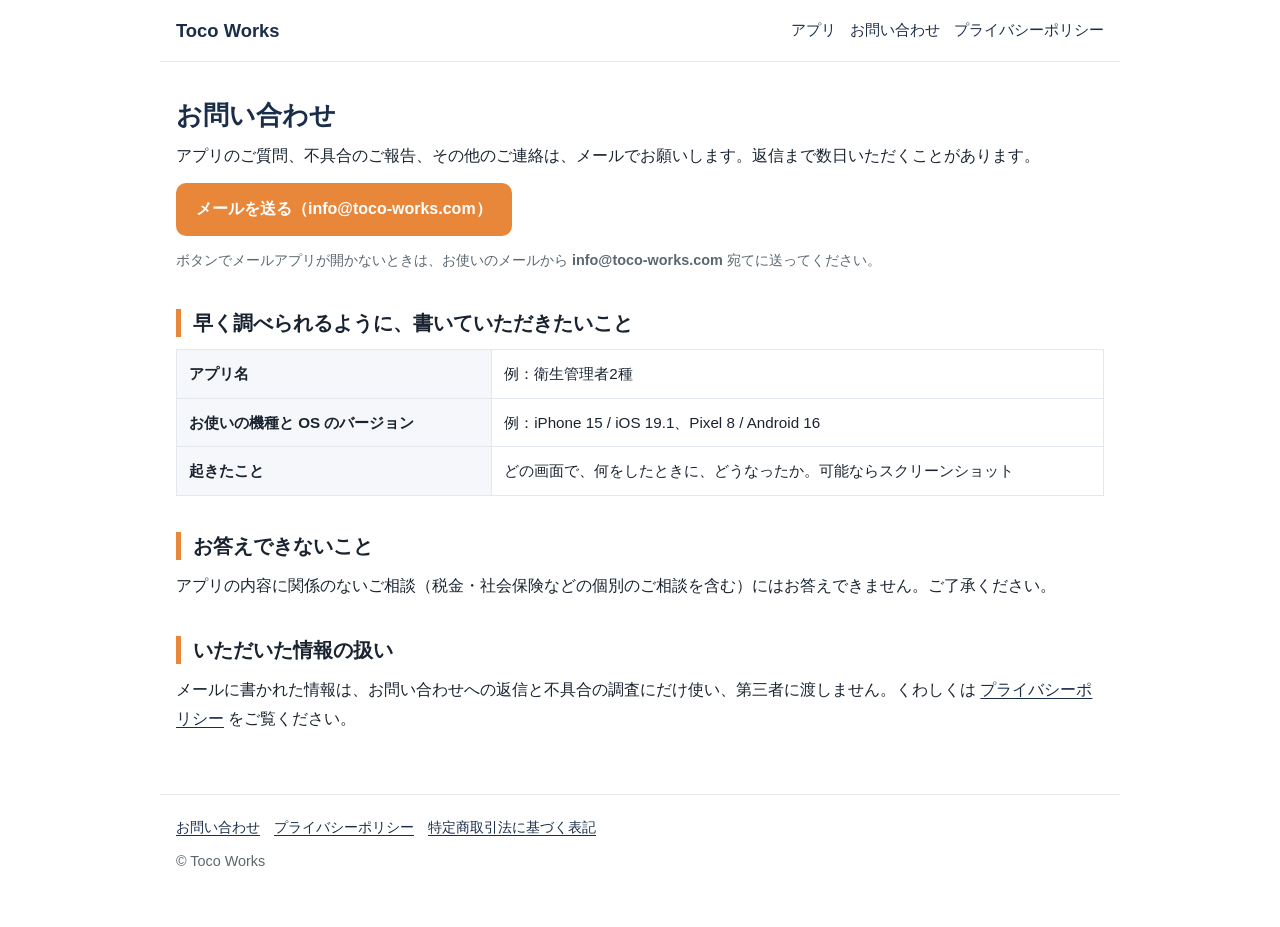
==== contact/index.html @ ebba51d4 "Add files via upload" ====
<!doctype html>
<html lang="ja">
<head>
<meta charset="utf-8">
<meta name="viewport" content="width=device-width, initial-scale=1">
<title>お問い合わせ | Toco Works</title>
<meta name="description" content="Toco Works のアプリについてのご質問・不具合のご報告はこちらから。">
<link rel="stylesheet" href="/assets/site.css">
</head>
<body>
<header class="top">
  <a class="brand" href="/">Toco Works</a>
  <nav><a href="/#apps">アプリ</a><a href="/contact/">お問い合わせ</a><a href="/privacy/">プライバシーポリシー</a></nav>
</header>

<main>
  <h1>お問い合わせ</h1>
  <p>アプリのご質問、不具合のご報告、その他のご連絡は、メールでお願いします。返信まで数日いただくことがあります。</p>

  <p><a class="btn" href="mailto:info@toco-works.com?subject=%E3%81%8A%E5%95%8F%E3%81%84%E5%90%88%E3%82%8F%E3%81%9B">メールを送る（info@toco-works.com）</a></p>
  <p class="note">ボタンでメールアプリが開かないときは、お使いのメールから <strong>info@toco-works.com</strong> 宛てに送ってください。</p>

  <h2>早く調べられるように、書いていただきたいこと</h2>
  <table>
    <tr><th>アプリ名</th><td>例：衛生管理者2種</td></tr>
    <tr><th>お使いの機種と OS のバージョン</th><td>例：iPhone 15 / iOS 19.1、Pixel 8 / Android 16</td></tr>
    <tr><th>起きたこと</th><td>どの画面で、何をしたときに、どうなったか。可能ならスクリーンショット</td></tr>
  </table>

  <h2>お答えできないこと</h2>
  <p>アプリの内容に関係のないご相談（税金・社会保険などの個別のご相談を含む）にはお答えできません。ご了承ください。</p>

  <h2>いただいた情報の扱い</h2>
  <p>メールに書かれた情報は、お問い合わせへの返信と不具合の調査にだけ使い、第三者に渡しません。くわしくは <a href="/privacy/">プライバシーポリシー</a> をご覧ください。</p>
</main>

<footer>
  <nav><a href="/contact/">お問い合わせ</a><a href="/privacy/">プライバシーポリシー</a><a href="/tokushoho/">特定商取引法に基づく表記</a></nav>
  <p>© Toco Works</p>
</footer>
</body>
</html>
---- assets/site.css ----
:root{--ink:#1a2430;--muted:#5b6770;--line:#e3e8ee;--bg:#ffffff;--accent:#e8873a;--accent-ink:#1a2e4a;--card:#f5f7fa;}
*{box-sizing:border-box}
html{font-size:16px;-webkit-text-size-adjust:100%}
body{margin:0;background:var(--bg);color:var(--ink);font-family:"BIZ UDPGothic","Hiragino Sans","Yu Gothic","Meiryo",sans-serif;line-height:1.8}
a{color:var(--accent-ink);text-decoration:underline;text-underline-offset:3px}
a:hover{color:var(--accent)}
header.top{display:flex;align-items:center;justify-content:space-between;gap:16px;padding:14px 16px;border-bottom:1px solid var(--line);max-width:960px;margin:0 auto}
header.top .brand{font-weight:700;font-size:1.15rem;text-decoration:none;color:var(--accent-ink);white-space:nowrap}
header.top nav{display:flex;gap:14px;flex-wrap:wrap;font-size:.92rem}
header.top nav a{text-decoration:none}
main{max-width:960px;margin:0 auto;padding:8px 16px 48px}
.hero{padding:40px 0 24px}
.hero h1{font-size:1.75rem;line-height:1.45;margin:0 0 12px;color:var(--accent-ink)}
.hero p{margin:0;color:var(--muted)}
h1{font-size:1.6rem;line-height:1.4;margin:28px 0 8px;color:var(--accent-ink)}
h2{font-size:1.25rem;margin:36px 0 12px;padding-left:12px;border-left:5px solid var(--accent);line-height:1.4}
h3{font-size:1.05rem;margin:0 0 6px}
p{margin:0 0 12px}
.cards{display:grid;gap:14px;grid-template-columns:1fr}
@media(min-width:680px){.cards{grid-template-columns:repeat(3,1fr)}}
.card{background:var(--card);border-radius:14px;padding:18px 18px 14px;border:1px solid var(--line)}
.card .meta{color:var(--muted);font-size:.88rem;margin:0}
table{border-collapse:collapse;width:100%;margin:8px 0 16px;font-size:.95rem}
th,td{border:1px solid var(--line);padding:10px 12px;text-align:left;vertical-align:top}
th{background:var(--card);width:34%}
.note{color:var(--muted);font-size:.9rem}
.btn{display:inline-block;background:var(--accent);color:#fff;text-decoration:none;font-weight:700;padding:12px 20px;border-radius:10px}
.btn:hover{color:#fff;opacity:.9}
footer{border-top:1px solid var(--line);max-width:960px;margin:0 auto;padding:20px 16px 40px;color:var(--muted);font-size:.9rem}
footer nav{display:flex;gap:14px;flex-wrap:wrap;margin-bottom:8px}
.updated{color:var(--muted);font-size:.88rem}
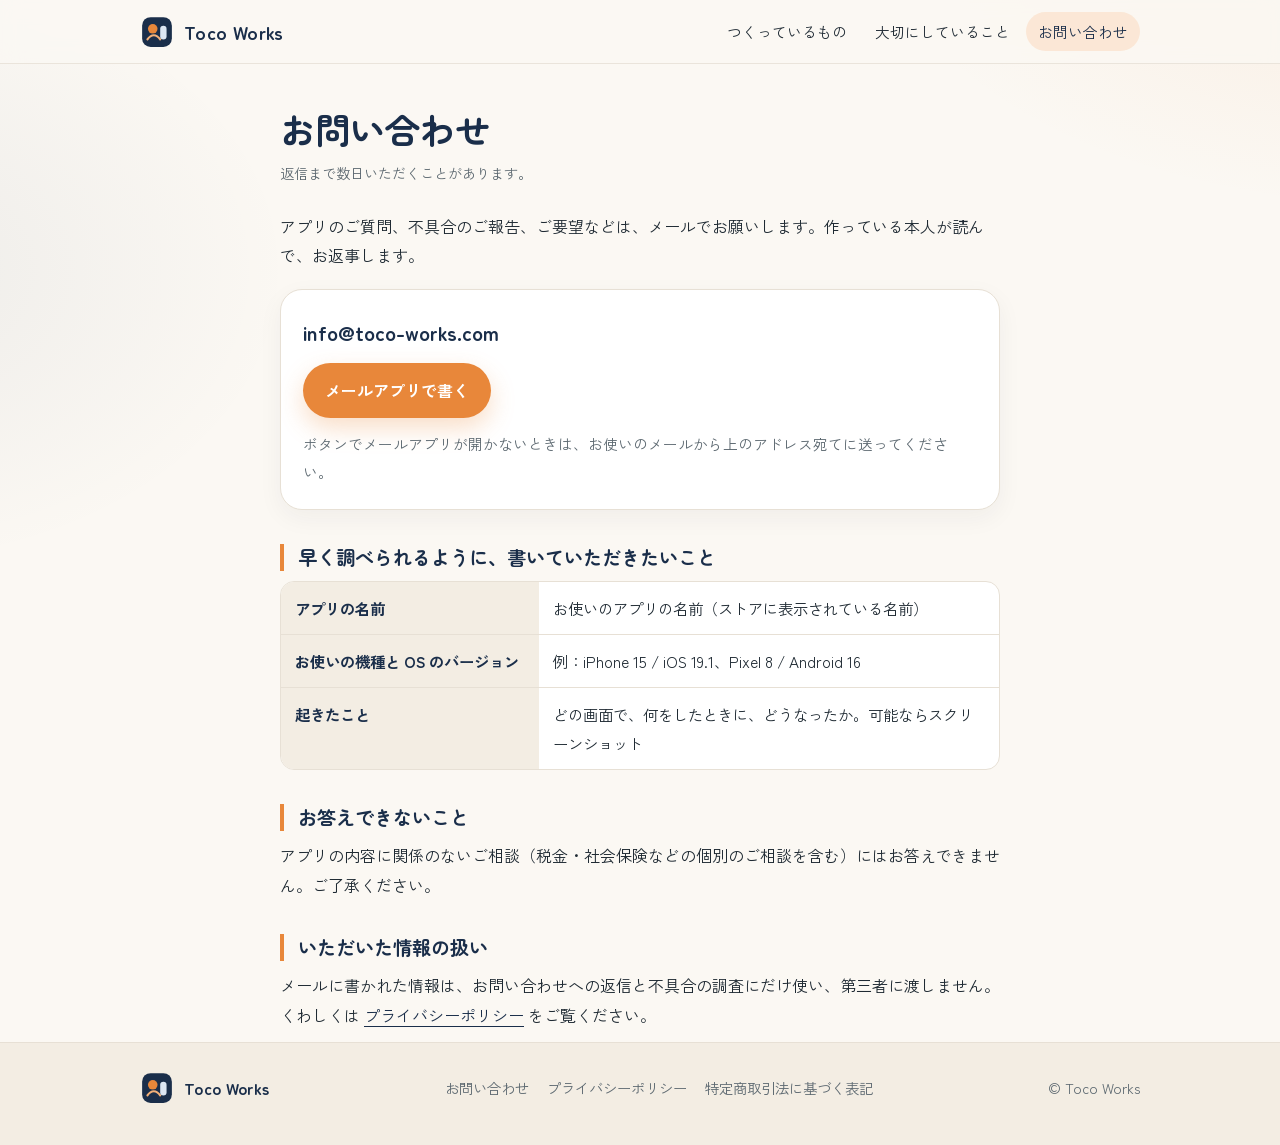
==== commit ac71690c: "Add files via upload" ====
--- a/contact/index.html
+++ b/contact/index.html
@@ -4,25 +4,33 @@
 <meta charset="utf-8">
 <meta name="viewport" content="width=device-width, initial-scale=1">
 <title>お問い合わせ | Toco Works</title>
-<meta name="description" content="Toco Works のアプリについてのご質問・不具合のご報告はこちらから。">
+<meta name="description" content="Toco Works のアプリについてのご質問・不具合のご報告・ご要望はこちらから。">
+<link rel="preconnect" href="https://fonts.googleapis.com">
+<link rel="preconnect" href="https://fonts.gstatic.com" crossorigin>
+<link rel="stylesheet" href="https://fonts.googleapis.com/css2?family=Zen+Kaku+Gothic+New:wght@400;500;700&family=Zen+Maru+Gothic:wght@500;700&display=swap">
 <link rel="stylesheet" href="/assets/site.css">
+<link rel="icon" href="/assets/mark.svg" type="image/svg+xml">
 </head>
 <body>
-<header class="top">
-  <a class="brand" href="/">Toco Works</a>
-  <nav><a href="/#apps">アプリ</a><a href="/contact/">お問い合わせ</a><a href="/privacy/">プライバシーポリシー</a></nav>
-</header>
+<header class="top"><div class="in">
+  <a class="brand" href="/"><img class="mark" src="/assets/mark.svg" alt="" width="34" height="34">Toco Works</a>
+  <nav><a href="/#works">つくっているもの</a><a href="/#about">大切にしていること</a><a class="keep" href="/contact/" aria-current="page">お問い合わせ</a></nav>
+</div></header>
 
-<main>
+<main class="page">
   <h1>お問い合わせ</h1>
-  <p>アプリのご質問、不具合のご報告、その他のご連絡は、メールでお願いします。返信まで数日いただくことがあります。</p>
+  <p class="updated">返信まで数日いただくことがあります。</p>
+  <p>アプリのご質問、不具合のご報告、ご要望などは、メールでお願いします。作っている本人が読んで、お返事します。</p>
 
-  <p><a class="btn" href="mailto:info@toco-works.com?subject=%E3%81%8A%E5%95%8F%E3%81%84%E5%90%88%E3%82%8F%E3%81%9B">メールを送る（info@toco-works.com）</a></p>
-  <p class="note">ボタンでメールアプリが開かないときは、お使いのメールから <strong>info@toco-works.com</strong> 宛てに送ってください。</p>
+  <div class="mailbox">
+    <span class="addr">info@toco-works.com</span>
+    <a class="btn orange" href="mailto:info@toco-works.com?subject=%E3%81%8A%E5%95%8F%E3%81%84%E5%90%88%E3%82%8F%E3%81%9B">メールアプリで書く</a>
+    <span class="note">ボタンでメールアプリが開かないときは、お使いのメールから上のアドレス宛てに送ってください。</span>
+  </div>
 
   <h2>早く調べられるように、書いていただきたいこと</h2>
   <table>
-    <tr><th>アプリ名</th><td>例：衛生管理者2種</td></tr>
+    <tr><th>アプリの名前</th><td>お使いのアプリの名前（ストアに表示されている名前）</td></tr>
     <tr><th>お使いの機種と OS のバージョン</th><td>例：iPhone 15 / iOS 19.1、Pixel 8 / Android 16</td></tr>
     <tr><th>起きたこと</th><td>どの画面で、何をしたときに、どうなったか。可能ならスクリーンショット</td></tr>
   </table>
@@ -34,9 +42,10 @@
   <p>メールに書かれた情報は、お問い合わせへの返信と不具合の調査にだけ使い、第三者に渡しません。くわしくは <a href="/privacy/">プライバシーポリシー</a> をご覧ください。</p>
 </main>
 
-<footer>
+<footer><div class="in">
+  <a class="brand" href="/"><img class="mark" src="/assets/mark.svg" alt="" width="28" height="28">Toco Works</a>
   <nav><a href="/contact/">お問い合わせ</a><a href="/privacy/">プライバシーポリシー</a><a href="/tokushoho/">特定商取引法に基づく表記</a></nav>
-  <p>© Toco Works</p>
-</footer>
+  <span>© Toco Works</span>
+</div></footer>
 </body>
 </html>
--- a/assets/site.css
+++ b/assets/site.css
@@ -1,31 +1,116 @@
-:root{--ink:#1a2430;--muted:#5b6770;--line:#e3e8ee;--bg:#ffffff;--accent:#e8873a;--accent-ink:#1a2e4a;--card:#f5f7fa;}
+/* Toco Works — サイト共通の見た目（2026-09-30 デザイン刷新） */
+:root{
+  --bg:#FBF8F3; --bg-2:#F3EDE3; --panel:#FFFFFF; --ink:#1F2A33; --ink-2:#5C6870; --line:#E7E0D5;
+  --navy:#1A2E4A; --navy-2:#24405F; --orange:#E8873A; --orange-2:#F4B179; --peach:#FBE7D6; --sage:#DCE8E2; --sky:#DCE6F2;
+  --radius:22px; --shadow:0 18px 40px rgba(31,42,51,.10);
+  --sans:"Zen Kaku Gothic New","Hiragino Sans","Yu Gothic","Noto Sans JP",system-ui,sans-serif;
+  --display:"Zen Maru Gothic","Zen Kaku Gothic New","Hiragino Maru Gothic ProN","Yu Gothic",sans-serif;
+}
 *{box-sizing:border-box}
-html{font-size:16px;-webkit-text-size-adjust:100%}
-body{margin:0;background:var(--bg);color:var(--ink);font-family:"BIZ UDPGothic","Hiragino Sans","Yu Gothic","Meiryo",sans-serif;line-height:1.8}
-a{color:var(--accent-ink);text-decoration:underline;text-underline-offset:3px}
-a:hover{color:var(--accent)}
-header.top{display:flex;align-items:center;justify-content:space-between;gap:16px;padding:14px 16px;border-bottom:1px solid var(--line);max-width:960px;margin:0 auto}
-header.top .brand{font-weight:700;font-size:1.15rem;text-decoration:none;color:var(--accent-ink);white-space:nowrap}
-header.top nav{display:flex;gap:14px;flex-wrap:wrap;font-size:.92rem}
-header.top nav a{text-decoration:none}
-main{max-width:960px;margin:0 auto;padding:8px 16px 48px}
-.hero{padding:40px 0 24px}
-.hero h1{font-size:1.75rem;line-height:1.45;margin:0 0 12px;color:var(--accent-ink)}
-.hero p{margin:0;color:var(--muted)}
-h1{font-size:1.6rem;line-height:1.4;margin:28px 0 8px;color:var(--accent-ink)}
-h2{font-size:1.25rem;margin:36px 0 12px;padding-left:12px;border-left:5px solid var(--accent);line-height:1.4}
-h3{font-size:1.05rem;margin:0 0 6px}
-p{margin:0 0 12px}
-.cards{display:grid;gap:14px;grid-template-columns:1fr}
-@media(min-width:680px){.cards{grid-template-columns:repeat(3,1fr)}}
-.card{background:var(--card);border-radius:14px;padding:18px 18px 14px;border:1px solid var(--line)}
-.card .meta{color:var(--muted);font-size:.88rem;margin:0}
-table{border-collapse:collapse;width:100%;margin:8px 0 16px;font-size:.95rem}
-th,td{border:1px solid var(--line);padding:10px 12px;text-align:left;vertical-align:top}
-th{background:var(--card);width:34%}
-.note{color:var(--muted);font-size:.9rem}
-.btn{display:inline-block;background:var(--accent);color:#fff;text-decoration:none;font-weight:700;padding:12px 20px;border-radius:10px}
-.btn:hover{color:#fff;opacity:.9}
-footer{border-top:1px solid var(--line);max-width:960px;margin:0 auto;padding:20px 16px 40px;color:var(--muted);font-size:.9rem}
-footer nav{display:flex;gap:14px;flex-wrap:wrap;margin-bottom:8px}
-.updated{color:var(--muted);font-size:.88rem}
+html{-webkit-text-size-adjust:100%;scroll-behavior:smooth}
+body{margin:0;background:var(--bg);color:var(--ink);font-family:var(--sans);font-size:16px;line-height:1.85;
+  background-image:radial-gradient(900px 500px at 110% -10%, rgba(232,135,58,.10), transparent 60%),radial-gradient(700px 500px at -10% 30%, rgba(26,46,74,.06), transparent 60%);
+  background-attachment:fixed}
+a{color:var(--navy);text-decoration:underline;text-underline-offset:4px;text-decoration-thickness:1px}
+a:hover{color:var(--orange)}
+img,svg{max-width:100%;display:block}
+
+/* ヘッダー */
+.top{position:sticky;top:0;z-index:10;backdrop-filter:saturate(1.2) blur(10px);-webkit-backdrop-filter:saturate(1.2) blur(10px);background:rgba(251,248,243,.82);border-bottom:1px solid rgba(231,224,213,.8)}
+.top .in{max-width:1040px;margin:0 auto;padding:12px 20px;display:flex;align-items:center;justify-content:space-between;gap:16px}
+.brand{display:inline-flex;align-items:center;gap:10px;text-decoration:none;color:var(--navy);font-family:var(--display);font-weight:700;font-size:1.15rem;letter-spacing:.02em;white-space:nowrap}
+.brand .mark{width:34px;height:34px;flex:0 0 auto}
+.top nav{display:flex;gap:4px;flex-wrap:wrap}
+.top nav a{text-decoration:none;font-size:.92rem;padding:6px 12px;border-radius:999px;color:var(--ink)}
+.top nav a:hover,.top nav a[aria-current="page"]{background:var(--peach);color:var(--navy)}
+@media(max-width:640px){.top nav a:not(.keep){display:none}.top nav a.keep{background:var(--peach);color:var(--navy)}}
+
+/* 本文の幅 */
+.wrap{max-width:1040px;margin:0 auto;padding:0 20px}
+main{padding-bottom:64px}
+
+/* ヒーロー */
+.hero{position:relative;padding:72px 0 56px;overflow:hidden}
+.hero .in{display:grid;gap:28px;align-items:center;grid-template-columns:1fr}
+@media(min-width:820px){.hero{padding:96px 0 72px}.hero .in{grid-template-columns:1.15fr .85fr}}
+.eyebrow{display:inline-flex;align-items:center;gap:8px;font-size:.82rem;font-weight:700;letter-spacing:.14em;color:var(--orange);text-transform:uppercase;margin-bottom:14px}
+.eyebrow::before{content:"";width:22px;height:2px;background:var(--orange);border-radius:2px}
+.hero h1{font-family:var(--display);font-size:clamp(1.9rem,4.6vw,3rem);line-height:1.35;margin:0 0 16px;color:var(--navy);letter-spacing:.01em}
+.hero h1 em{font-style:normal;background:linear-gradient(transparent 62%,var(--peach) 62%);padding:0 .1em}
+.hero p{margin:0 0 24px;color:var(--ink-2);font-size:1.05rem;max-width:34em}
+.actions{display:flex;gap:12px;flex-wrap:wrap}
+.btn{display:inline-flex;align-items:center;gap:8px;background:var(--navy);color:#fff;text-decoration:none;font-weight:700;padding:13px 22px;border-radius:999px;box-shadow:0 10px 24px rgba(26,46,74,.22);transition:transform .15s,box-shadow .15s}
+.btn:hover{color:#fff;transform:translateY(-1px);box-shadow:0 14px 28px rgba(26,46,74,.28)}
+.btn.ghost{background:transparent;color:var(--navy);box-shadow:none;border:1.5px solid var(--line)}
+.btn.ghost:hover{border-color:var(--navy);transform:none;box-shadow:none}
+.btn.orange{background:var(--orange);box-shadow:0 10px 24px rgba(232,135,58,.28)}
+/* ヒーローの飾り（CSS だけで描く、やわらかい形） */
+.art{position:relative;aspect-ratio:1/1;max-width:420px;margin:0 auto;width:100%}
+.art .blob{position:absolute;border-radius:50%;filter:blur(2px)}
+.art .b1{width:62%;height:62%;left:8%;top:6%;background:radial-gradient(circle at 30% 30%,#FFF1E4,var(--orange-2))}
+.art .b2{width:48%;height:48%;right:2%;bottom:8%;background:radial-gradient(circle at 30% 30%,#EEF3F9,var(--sky))}
+.art .b3{width:34%;height:34%;left:14%;bottom:4%;background:radial-gradient(circle at 30% 30%,#EEF6F1,var(--sage))}
+.art .card{position:absolute;left:24%;top:30%;width:52%;background:var(--panel);border-radius:18px;box-shadow:var(--shadow);padding:16px 16px 14px;transform:rotate(-4deg)}
+.art .card .t{height:10px;border-radius:6px;background:var(--navy);width:60%;margin-bottom:10px}
+.art .card .l{height:8px;border-radius:6px;background:var(--line);margin:6px 0}
+.art .card .l.s{width:70%}
+.art .card .chip{display:inline-block;margin-top:8px;height:20px;width:44%;border-radius:999px;background:var(--peach)}
+.art .card2{position:absolute;right:6%;top:14%;width:34%;background:var(--panel);border-radius:16px;box-shadow:var(--shadow);padding:12px;transform:rotate(6deg)}
+.art .card2 .ico{width:28px;height:28px;border-radius:9px;background:var(--orange);margin-bottom:8px}
+.art .card2 .l{height:7px;border-radius:6px;background:var(--line);margin:6px 0}
+
+/* セクション */
+section{padding:36px 0}
+.sec-h{display:flex;align-items:baseline;gap:14px;margin:0 0 18px}
+.sec-h h2{font-family:var(--display);font-size:1.55rem;margin:0;color:var(--navy)}
+.sec-h span{font-size:.8rem;letter-spacing:.14em;color:var(--orange);font-weight:700}
+.lead{color:var(--ink-2);margin:0 0 22px;max-width:40em}
+.cards{display:grid;gap:16px;grid-template-columns:1fr}
+@media(min-width:720px){.cards{grid-template-columns:repeat(3,1fr)}}
+.card{background:var(--panel);border-radius:var(--radius);padding:24px 22px 20px;border:1px solid rgba(231,224,213,.9);box-shadow:0 8px 24px rgba(31,42,51,.05);transition:transform .15s,box-shadow .15s}
+.card:hover{transform:translateY(-3px);box-shadow:var(--shadow)}
+.ico{width:48px;height:48px;border-radius:14px;display:grid;place-items:center;margin-bottom:14px}
+.ico.a{background:var(--peach);color:var(--orange)}
+.ico.b{background:var(--sky);color:var(--navy)}
+.ico.c{background:var(--sage);color:#2F7D5B}
+.card h3{font-family:var(--display);font-size:1.12rem;margin:0 0 6px;color:var(--navy)}
+.card p{margin:0;color:var(--ink-2);font-size:.96rem}
+.card .tag{display:inline-block;margin-top:12px;font-size:.78rem;font-weight:700;letter-spacing:.08em;color:var(--orange);background:var(--peach);padding:2px 10px;border-radius:999px}
+
+.values{background:var(--navy);color:#fff;border-radius:28px;padding:34px 26px}
+.values .sec-h h2,.values .sec-h span{color:#fff}
+.values .sec-h span{color:var(--orange-2)}
+.values ol{list-style:none;margin:0;padding:0;display:grid;gap:14px;grid-template-columns:1fr}
+@media(min-width:720px){.values ol{grid-template-columns:repeat(3,1fr)}.values{padding:40px 36px}}
+.values li{background:rgba(255,255,255,.07);border:1px solid rgba(255,255,255,.12);border-radius:16px;padding:18px 18px 16px}
+.values b{display:block;font-family:var(--display);font-size:1.05rem;margin-bottom:4px}
+.values li span{color:rgba(255,255,255,.78);font-size:.95rem}
+.values .num{font-family:var(--display);color:var(--orange-2);font-size:.85rem;letter-spacing:.1em;display:block;margin-bottom:6px}
+
+.cta{background:linear-gradient(135deg,#FFF3E8,#FBE7D6);border-radius:28px;padding:32px 26px;display:flex;flex-wrap:wrap;gap:16px;align-items:center;justify-content:space-between}
+.cta h2{font-family:var(--display);font-size:1.4rem;margin:0 0 6px;color:var(--navy)}
+.cta p{margin:0;color:var(--ink-2)}
+
+/* 下層ページ */
+.page{max-width:760px;margin:0 auto;padding:40px 20px 0}
+.page h1{font-family:var(--display);font-size:clamp(1.6rem,4vw,2.2rem);margin:0 0 6px;color:var(--navy);line-height:1.4}
+.page .updated{color:var(--ink-2);font-size:.88rem;margin:0 0 26px}
+.page h2{font-family:var(--display);font-size:1.2rem;margin:34px 0 10px;color:var(--navy);padding-left:14px;border-left:4px solid var(--orange);line-height:1.4}
+.page p{margin:0 0 12px}
+.page .note{color:var(--ink-2);font-size:.92rem}
+.page table{border-collapse:separate;border-spacing:0;width:100%;margin:10px 0 18px;font-size:.96rem;background:var(--panel);border:1px solid var(--line);border-radius:14px;overflow:hidden}
+.page th,.page td{padding:12px 14px;text-align:left;vertical-align:top;border-top:1px solid var(--line)}
+.page tr:first-child th,.page tr:first-child td{border-top:0}
+.page th{background:var(--bg-2);width:36%;font-weight:700;color:var(--navy)}
+.mailbox{background:var(--panel);border:1px solid var(--line);border-radius:var(--radius);padding:24px 22px;box-shadow:0 8px 24px rgba(31,42,51,.05);margin:18px 0 8px;display:flex;flex-direction:column;gap:12px;align-items:flex-start}
+.mailbox .addr{font-family:var(--display);font-size:1.25rem;color:var(--navy);font-weight:700;overflow-wrap:anywhere}
+
+/* フッター */
+footer{border-top:1px solid var(--line);background:var(--bg-2)}
+footer .in{max-width:1040px;margin:0 auto;padding:28px 20px 40px;display:flex;flex-wrap:wrap;gap:16px;justify-content:space-between;align-items:center;color:var(--ink-2);font-size:.9rem}
+footer nav{display:flex;gap:6px 18px;flex-wrap:wrap}
+footer nav a{text-decoration:none;color:var(--ink-2)}
+footer nav a:hover{color:var(--orange)}
+footer .brand{font-size:1rem}
+
+@media (prefers-reduced-motion:reduce){*{transition:none!important;animation:none!important}}
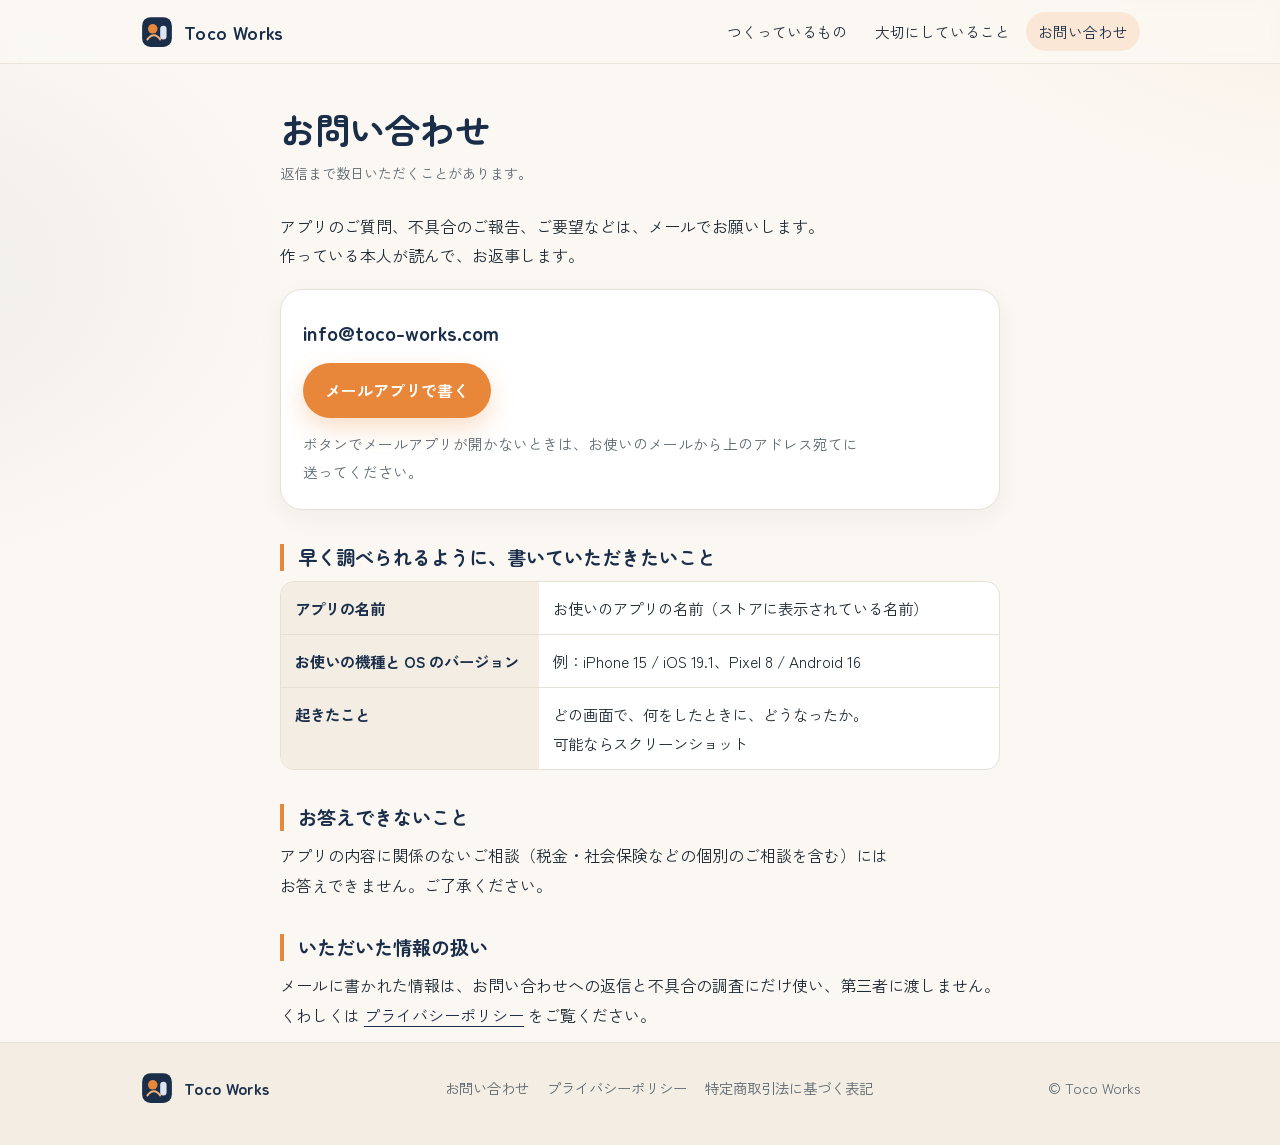
==== commit bb796966: "Add files via upload" ====
--- a/contact/index.html
+++ b/contact/index.html
@@ -20,26 +20,26 @@
 <main class="page">
   <h1>お問い合わせ</h1>
   <p class="updated">返信まで数日いただくことがあります。</p>
-  <p>アプリのご質問、不具合のご報告、ご要望などは、メールでお願いします。作っている本人が読んで、お返事します。</p>
+  <p>アプリのご質問、<wbr>不具合のご報告、<wbr>ご要望などは、<wbr>メールでお願いします。<br>作っている本人が読んで、<wbr>お返事します。</p>
 
   <div class="mailbox">
     <span class="addr">info@toco-works.com</span>
     <a class="btn orange" href="mailto:info@toco-works.com?subject=%E3%81%8A%E5%95%8F%E3%81%84%E5%90%88%E3%82%8F%E3%81%9B">メールアプリで書く</a>
-    <span class="note">ボタンでメールアプリが開かないときは、お使いのメールから上のアドレス宛てに送ってください。</span>
+    <span class="note">ボタンでメールアプリが<wbr>開かないときは、<wbr>お使いのメールから<wbr>上のアドレス宛てに<wbr>送ってください。</span>
   </div>
 
-  <h2>早く調べられるように、書いていただきたいこと</h2>
+  <h2>早く調べられるように、<wbr>書いていただきたいこと</h2>
   <table>
-    <tr><th>アプリの名前</th><td>お使いのアプリの名前（ストアに表示されている名前）</td></tr>
-    <tr><th>お使いの機種と OS のバージョン</th><td>例：iPhone 15 / iOS 19.1、Pixel 8 / Android 16</td></tr>
-    <tr><th>起きたこと</th><td>どの画面で、何をしたときに、どうなったか。可能ならスクリーンショット</td></tr>
+    <tr><th>アプリの名前</th><td>お使いのアプリの名前<wbr>（ストアに表示されている名前）</td></tr>
+    <tr><th>お使いの機種と OS のバージョン</th><td><span class="nb">例：iPhone 15 / iOS 19.1</span>、<wbr><span class="nb">Pixel 8 / Android 16</span></td></tr>
+    <tr><th>起きたこと</th><td>どの画面で、<wbr>何をしたときに、<wbr>どうなったか。<wbr>可能なら<wbr>スクリーンショット</td></tr>
   </table>
 
   <h2>お答えできないこと</h2>
-  <p>アプリの内容に関係のないご相談（税金・社会保険などの個別のご相談を含む）にはお答えできません。ご了承ください。</p>
+  <p>アプリの内容に関係のないご相談<wbr>（税金・社会保険などの<wbr>個別のご相談を含む）には<wbr>お答えできません。<wbr>ご了承ください。</p>
 
   <h2>いただいた情報の扱い</h2>
-  <p>メールに書かれた情報は、お問い合わせへの返信と不具合の調査にだけ使い、第三者に渡しません。くわしくは <a href="/privacy/">プライバシーポリシー</a> をご覧ください。</p>
+  <p>メールに書かれた情報は、<wbr>お問い合わせへの返信と<wbr>不具合の調査にだけ使い、<wbr>第三者に渡しません。<br>くわしくは <a href="/privacy/">プライバシーポリシー</a> を<wbr>ご覧ください。</p>
 </main>
 
 <footer><div class="in">
--- a/assets/site.css
+++ b/assets/site.css
@@ -8,7 +8,9 @@
 }
 *{box-sizing:border-box}
 html{-webkit-text-size-adjust:100%;scroll-behavior:smooth}
-body{margin:0;background:var(--bg);color:var(--ink);font-family:var(--sans);font-size:16px;line-height:1.85;
+/* 改行は文節の切れ目（<wbr>）と句読点だけ。単語の途中で折り返さない */
+body{margin:0;background:var(--bg);color:var(--ink);font-family:var(--sans);font-size:16px;line-height:1.85;word-break:keep-all;overflow-wrap:anywhere;line-break:strict;
+
   background-image:radial-gradient(900px 500px at 110% -10%, rgba(232,135,58,.10), transparent 60%),radial-gradient(700px 500px at -10% 30%, rgba(26,46,74,.06), transparent 60%);
   background-attachment:fixed}
 a{color:var(--navy);text-decoration:underline;text-underline-offset:4px;text-decoration-thickness:1px}
@@ -35,7 +37,9 @@
 @media(min-width:820px){.hero{padding:96px 0 72px}.hero .in{grid-template-columns:1.15fr .85fr}}
 .eyebrow{display:inline-flex;align-items:center;gap:8px;font-size:.82rem;font-weight:700;letter-spacing:.14em;color:var(--orange);text-transform:uppercase;margin-bottom:14px}
 .eyebrow::before{content:"";width:22px;height:2px;background:var(--orange);border-radius:2px}
-.hero h1{font-family:var(--display);font-size:clamp(1.9rem,4.6vw,3rem);line-height:1.35;margin:0 0 16px;color:var(--navy);letter-spacing:.01em}
+.hero h1{font-family:var(--display);font-size:clamp(1.75rem,4.2vw,2.6rem);line-height:1.4;margin:0 0 16px;color:var(--navy);letter-spacing:.01em}
+.hero h1 .nb,.nb{white-space:nowrap}
+p,li,h1,h2,h3,td,th{text-wrap:pretty}
 .hero h1 em{font-style:normal;background:linear-gradient(transparent 62%,var(--peach) 62%);padding:0 .1em}
 .hero p{margin:0 0 24px;color:var(--ink-2);font-size:1.05rem;max-width:34em}
 .actions{display:flex;gap:12px;flex-wrap:wrap}
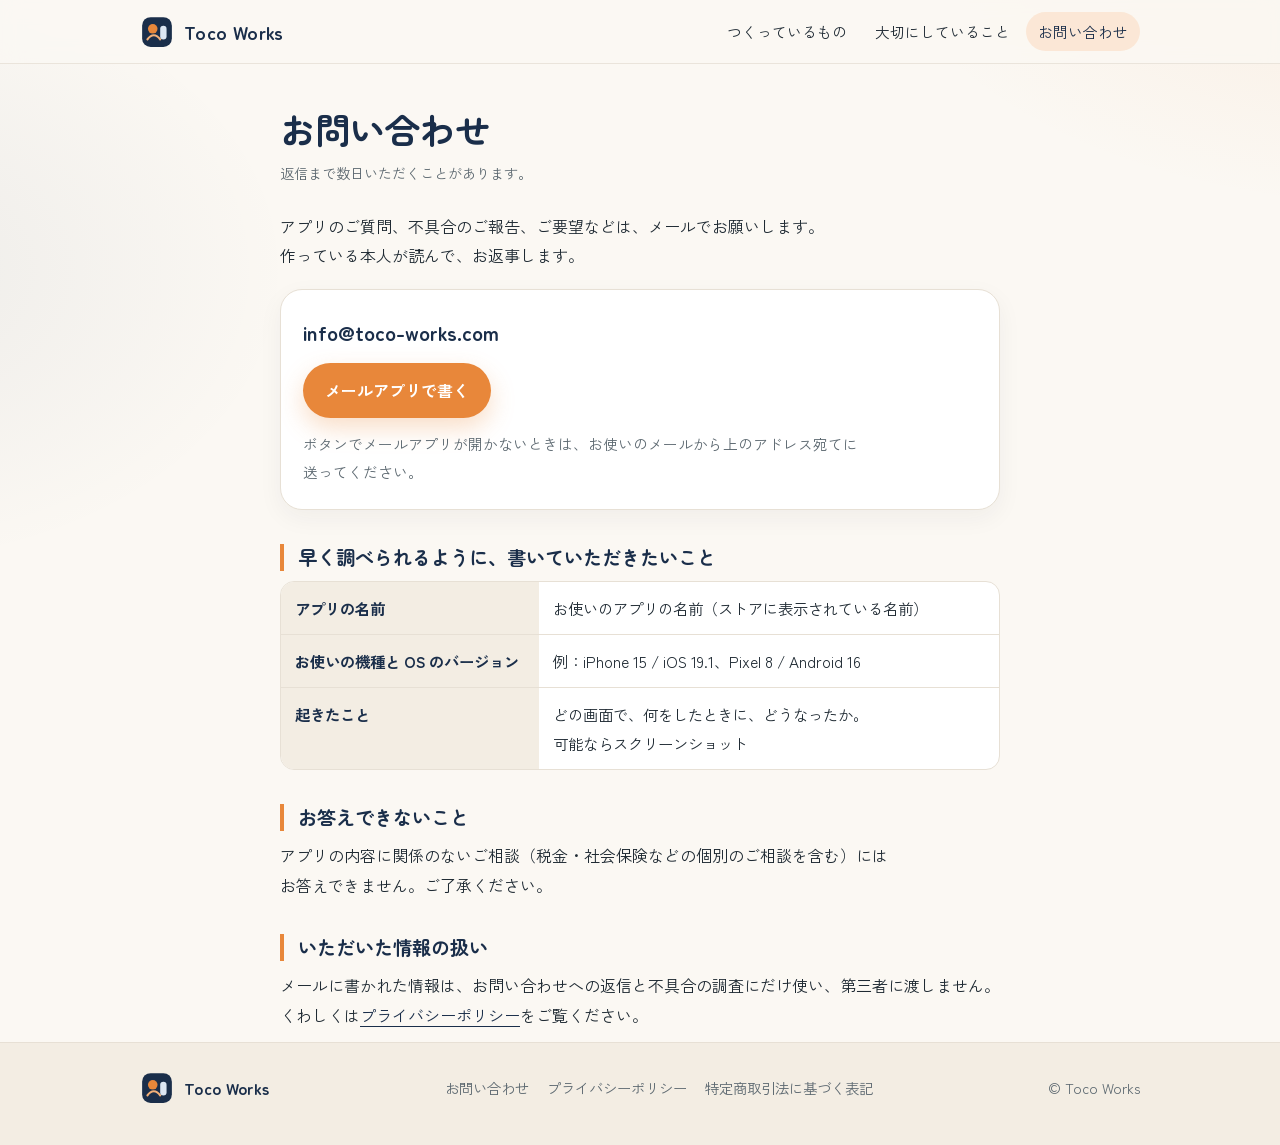
==== commit f98887a9: "Add files via upload" ====
--- a/contact/index.html
+++ b/contact/index.html
@@ -1,51 +1,24 @@
 <!doctype html>
-<html lang="ja">
-<head>
+<html lang="ja"><head>
 <meta charset="utf-8">
 <meta name="viewport" content="width=device-width, initial-scale=1">
 <title>お問い合わせ | Toco Works</title>
 <meta name="description" content="Toco Works のアプリについてのご質問・不具合のご報告・ご要望はこちらから。">
+<script>document.documentElement.classList.add('pending');setTimeout(function(){document.documentElement.classList.remove('pending')},2500)</script>
 <link rel="preconnect" href="https://fonts.googleapis.com">
-<link rel="preconnect" href="https://fonts.gstatic.com" crossorigin>
-<link rel="stylesheet" href="https://fonts.googleapis.com/css2?family=Zen+Kaku+Gothic+New:wght@400;500;700&family=Zen+Maru+Gothic:wght@500;700&display=swap">
+<link rel="preconnect" href="https://fonts.gstatic.com" crossorigin="">
+<link rel="stylesheet" href="https://fonts.googleapis.com/css2?family=Zen+Kaku+Gothic+New:wght@400;500;700&amp;family=Zen+Maru+Gothic:wght@500;700&amp;display=swap">
 <link rel="stylesheet" href="/assets/site.css">
 <link rel="icon" href="/assets/mark.svg" type="image/svg+xml">
-</head>
+<script src="/assets/budoux-ja.js" defer=""></script>
+<script src="/assets/site.js" defer=""></script>
+<meta property="og:title" content="お問い合わせ | Toco Works"><meta property="og:description" content="Toco Works のアプリについてのご質問・不具合のご報告・ご要望はこちらから。"></head>
 <body>
-<header class="top"><div class="in">
-  <a class="brand" href="/"><img class="mark" src="/assets/mark.svg" alt="" width="34" height="34">Toco Works</a>
-  <nav><a href="/#works">つくっているもの</a><a href="/#about">大切にしていること</a><a class="keep" href="/contact/" aria-current="page">お問い合わせ</a></nav>
-</div></header>
+<!-- このページの中身は、text フォルダの .txt から組み立てます。文章・並び・リンクを直すときは、編集ページ（/edit/）か .txt を使ってください。下の中身は、読み込めないときのための写しです（Claude が作り直します） -->
+<header class="top"><div class="in"><a class="brand" href="/"><img class="mark" src="/assets/mark.svg" alt="" width="34" height="34">Toco Works</a><nav><a href="/#works">つくっているもの</a><a href="/#about">大切にしていること</a><a class="keep" href="/contact/" aria-current="page">お問い合わせ</a></nav></div></header>
+<main class="page"><h1>お問い合わせ</h1><p class="updated">返信まで<wbr>数日いただく<wbr>ことがあります。</p><div class="blk" data-b="1"><p>アプリの<wbr>ご質問、<wbr>不具合の<wbr>ご報告、<wbr>ご要望などは、<wbr>メールで<wbr>お願いします。<br>作っている<wbr>本人が<wbr>読んで、<wbr>お返事します。</p></div><div class="blk" data-b="2"><div class="mailbox"><span class="addr">info@toco-works.com</span><a class="btn orange" href="mailto:info@toco-works.com?subject=%E3%81%8A%E5%95%8F%E3%81%84%E5%90%88%E3%82%8F%E3%81%9B">メールアプリで<wbr>書く</a><span class="note">ボタンで<wbr>メールアプリが<wbr>開かない<wbr>ときは、<wbr>お使いの<wbr>メールから<wbr>上の<wbr>アドレス宛てに<wbr>送ってください。</span></div></div><div class="blk" data-b="3"><h2>早く<wbr>調べられるように、<wbr>書いていただきたい<wbr>こと</h2><table><tbody><tr><th>アプリの<wbr>名前</th><td>お使いの<wbr>アプリの<wbr>名前<wbr>（ストアに<wbr>表示されている<wbr>名前）</td></tr><tr><th>お使いの<wbr>機種と OS の<wbr>バージョン</th><td>例：<span class="nb">iPhone 15 / iOS 19.1</span>、<wbr><span class="nb">Pixel 8 / Android 16</span></td></tr><tr><th>起きた<wbr>こと</th><td>どの<wbr>画面で、<wbr>何を<wbr>した<wbr>ときに、<wbr>どうなったか。<wbr>可能なら<wbr>スクリーンショット</td></tr></tbody></table><h2>お答えできない<wbr>こと</h2><p>アプリの<wbr>内容に<wbr>関係の<wbr>ない<wbr>ご相談<wbr>（税金・社会保険などの<wbr>個別の<wbr>ご相談を<wbr>含む）には<wbr>お答えできません。<wbr>ご了承ください。</p><h2>いただいた<wbr>情報の<wbr>扱い</h2><p>メールに<wbr>書かれた<wbr>情報は、<wbr>お問い合わせへの<wbr>返信と<wbr>不具合の<wbr>調査にだけ<wbr>使い、<wbr>第三者に<wbr>渡しません。<br>くわしくは<wbr><a href="/privacy/">プライバシーポリシー</a>を<wbr>ご覧ください。</p></div></main>
+<footer><div class="in"><a class="brand" href="/"><img class="mark" src="/assets/mark.svg" alt="" width="28" height="28">Toco Works</a><nav><a href="/contact/" aria-current="page">お問い合わせ</a><a href="/privacy/">プライバシーポリシー</a><a href="/tokushoho/">特定商取引法に基づく表記</a></nav><span>© Toco Works</span></div></footer>
 
-<main class="page">
-  <h1>お問い合わせ</h1>
-  <p class="updated">返信まで数日いただくことがあります。</p>
-  <p>アプリのご質問、<wbr>不具合のご報告、<wbr>ご要望などは、<wbr>メールでお願いします。<br>作っている本人が読んで、<wbr>お返事します。</p>
 
-  <div class="mailbox">
-    <span class="addr">info@toco-works.com</span>
-    <a class="btn orange" href="mailto:info@toco-works.com?subject=%E3%81%8A%E5%95%8F%E3%81%84%E5%90%88%E3%82%8F%E3%81%9B">メールアプリで書く</a>
-    <span class="note">ボタンでメールアプリが<wbr>開かないときは、<wbr>お使いのメールから<wbr>上のアドレス宛てに<wbr>送ってください。</span>
-  </div>
 
-  <h2>早く調べられるように、<wbr>書いていただきたいこと</h2>
-  <table>
-    <tr><th>アプリの名前</th><td>お使いのアプリの名前<wbr>（ストアに表示されている名前）</td></tr>
-    <tr><th>お使いの機種と OS のバージョン</th><td><span class="nb">例：iPhone 15 / iOS 19.1</span>、<wbr><span class="nb">Pixel 8 / Android 16</span></td></tr>
-    <tr><th>起きたこと</th><td>どの画面で、<wbr>何をしたときに、<wbr>どうなったか。<wbr>可能なら<wbr>スクリーンショット</td></tr>
-  </table>
-
-  <h2>お答えできないこと</h2>
-  <p>アプリの内容に関係のないご相談<wbr>（税金・社会保険などの<wbr>個別のご相談を含む）には<wbr>お答えできません。<wbr>ご了承ください。</p>
-
-  <h2>いただいた情報の扱い</h2>
-  <p>メールに書かれた情報は、<wbr>お問い合わせへの返信と<wbr>不具合の調査にだけ使い、<wbr>第三者に渡しません。<br>くわしくは <a href="/privacy/">プライバシーポリシー</a> を<wbr>ご覧ください。</p>
-</main>
-
-<footer><div class="in">
-  <a class="brand" href="/"><img class="mark" src="/assets/mark.svg" alt="" width="28" height="28">Toco Works</a>
-  <nav><a href="/contact/">お問い合わせ</a><a href="/privacy/">プライバシーポリシー</a><a href="/tokushoho/">特定商取引法に基づく表記</a></nav>
-  <span>© Toco Works</span>
-</div></footer>
-</body>
-</html>
+</body></html>
--- a/assets/site.css
+++ b/assets/site.css
@@ -1,4 +1,4 @@
-/* Toco Works — サイト共通の見た目（2026-09-30 デザイン刷新） */
+/* Toco Works — サイト共通の見た目（2026-09-30 デザイン刷新。同日、text/*.txt から組み立てる形に変更） */
 :root{
   --bg:#FBF8F3; --bg-2:#F3EDE3; --panel:#FFFFFF; --ink:#1F2A33; --ink-2:#5C6870; --line:#E7E0D5;
   --navy:#1A2E4A; --navy-2:#24405F; --orange:#E8873A; --orange-2:#F4B179; --peach:#FBE7D6; --sage:#DCE8E2; --sky:#DCE6F2;
@@ -33,14 +33,16 @@
 
 /* ヒーロー */
 .hero{position:relative;padding:72px 0 56px;overflow:hidden}
-.hero .in{display:grid;gap:28px;align-items:center;grid-template-columns:1fr}
-@media(min-width:820px){.hero{padding:96px 0 72px}.hero .in{grid-template-columns:1.15fr .85fr}}
+.hero-in{display:grid;gap:28px;align-items:center;grid-template-columns:1fr}
+@media(min-width:820px){.hero{padding:96px 0 72px}.hero-in{grid-template-columns:1.15fr .85fr}.hero-in.noart{grid-template-columns:1fr}}
 .eyebrow{display:inline-flex;align-items:center;gap:8px;font-size:.82rem;font-weight:700;letter-spacing:.14em;color:var(--orange);text-transform:uppercase;margin-bottom:14px}
 .eyebrow::before{content:"";width:22px;height:2px;background:var(--orange);border-radius:2px}
-.hero h1{font-family:var(--display);font-size:clamp(1.75rem,4.2vw,2.6rem);line-height:1.4;margin:0 0 16px;color:var(--navy);letter-spacing:.01em}
+.hero h1{font-family:var(--display);font-size:clamp(1.75rem,4.2vw,2.4rem);line-height:1.4;margin:0 0 16px;color:var(--navy);letter-spacing:.01em}
 .hero h1 .nb,.nb{white-space:nowrap}
 p,li,h1,h2,h3,td,th{text-wrap:pretty}
-.hero h1 em{font-style:normal;background:linear-gradient(transparent 62%,var(--peach) 62%);padding:0 .1em}
+em{font-style:normal;font-weight:700}
+.nb wbr,.hero h1 em wbr{display:none}
+.hero h1 em{white-space:nowrap;background:linear-gradient(transparent 62%,var(--peach) 62%);padding:0 .1em}
 .hero p{margin:0 0 24px;color:var(--ink-2);font-size:1.05rem;max-width:34em}
 .actions{display:flex;gap:12px;flex-wrap:wrap}
 .btn{display:inline-flex;align-items:center;gap:8px;background:var(--navy);color:#fff;text-decoration:none;font-weight:700;padding:13px 22px;border-radius:999px;box-shadow:0 10px 24px rgba(26,46,74,.22);transition:transform .15s,box-shadow .15s}
@@ -70,7 +72,7 @@
 .sec-h span{font-size:.8rem;letter-spacing:.14em;color:var(--orange);font-weight:700}
 .lead{color:var(--ink-2);margin:0 0 22px;max-width:40em}
 .cards{display:grid;gap:16px;grid-template-columns:1fr}
-@media(min-width:720px){.cards{grid-template-columns:repeat(3,1fr)}}
+@media(min-width:720px){.cards{grid-template-columns:repeat(auto-fit,minmax(230px,1fr))}.cards.cols-1{grid-template-columns:1fr}.cards.cols-2{grid-template-columns:repeat(2,1fr)}.cards.cols-3{grid-template-columns:repeat(3,1fr)}.cards.cols-4{grid-template-columns:repeat(4,1fr)}}
 .card{background:var(--panel);border-radius:var(--radius);padding:24px 22px 20px;border:1px solid rgba(231,224,213,.9);box-shadow:0 8px 24px rgba(31,42,51,.05);transition:transform .15s,box-shadow .15s}
 .card:hover{transform:translateY(-3px);box-shadow:var(--shadow)}
 .ico{width:48px;height:48px;border-radius:14px;display:grid;place-items:center;margin-bottom:14px}
@@ -118,3 +120,41 @@
 footer .brand{font-size:1rem}
 
 @media (prefers-reduced-motion:reduce){*{transition:none!important;animation:none!important}}
+
+/* ---- text/*.txt から組み立てるための追加（2026-09-30） ---- */
+/* 中身を読み込むまでの一瞬、古い文が見えないようにする（JavaScript が動くときだけ） */
+.pending main{visibility:hidden}
+.card .more{margin-top:12px;display:flex;flex-wrap:wrap;gap:6px 16px;font-size:.92rem;font-weight:700}
+.card .more a::after{content:" →"}
+.actions.center{justify-content:center}
+/* 「広い」ページの中の文章 */
+.prose{max-width:760px}
+.prose h2{font-family:var(--display);font-size:1.2rem;margin:34px 0 10px;color:var(--navy);padding-left:14px;border-left:4px solid var(--orange);line-height:1.4}
+.prose>h2:first-child{margin-top:0}
+.prose p{margin:0 0 12px}
+.prose .note{color:var(--ink-2);font-size:.92rem}
+.prose table{border-collapse:separate;border-spacing:0;width:100%;margin:10px 0 18px;font-size:.96rem;background:var(--panel);border:1px solid var(--line);border-radius:14px;overflow:hidden}
+.prose th,.prose td{padding:12px 14px;text-align:left;vertical-align:top;border-top:1px solid var(--line)}
+.prose tr:first-child th,.prose tr:first-child td{border-top:0}
+.prose th{background:var(--bg-2);width:36%;font-weight:700;color:var(--navy)}
+.page ul,.prose ul{margin:0 0 12px;padding-left:1.3em}
+.page li,.prose li{margin:2px 0}
+/* 「読みもの」ページのブロック */
+.page .blk{margin:0 0 8px}
+.page .blk .sec-h,.page .blk .cards,.page .blk .values,.page .blk .cta,.page .blk .actions{margin-top:22px;margin-bottom:22px}
+.page .hero{padding:24px 0}
+/* 画像 */
+.pic{margin:0 auto;max-width:720px;text-align:center}
+.pic.s{max-width:360px}
+.pic.l{max-width:1040px}
+.pic img,.split .ph img{width:100%;height:auto;border-radius:var(--radius);box-shadow:var(--shadow);background:var(--panel)}
+.pic figcaption{margin-top:10px;color:var(--ink-2);font-size:.9rem}
+.split{display:grid;gap:24px;align-items:center;grid-template-columns:1fr}
+@media(min-width:720px){.split{grid-template-columns:1fr 1fr;gap:40px}.split.rev .ph{order:2}}
+.split h2{font-family:var(--display);font-size:1.4rem;margin:0 0 8px;color:var(--navy);padding:0;border:0;line-height:1.45}
+.split p{margin:0 0 18px;color:var(--ink-2)}
+.noimg{border:2px dashed var(--line);border-radius:var(--radius);padding:28px 16px;text-align:center;color:var(--ink-2);font-size:.9rem;background:var(--panel)}
+/* 書き方の確認（アドレスの最後に ?check を付けたとき）と、編集ページの下見 */
+.checkbar{position:fixed;left:12px;right:12px;bottom:12px;z-index:50;max-height:45vh;overflow:auto;background:#fff;border:2px solid var(--orange);border-radius:14px;padding:12px 16px;box-shadow:var(--shadow);font-size:.9rem;line-height:1.6}
+.checkbar ul{margin:6px 0 0;padding-left:1.2em}
+.picked{outline:3px solid var(--orange);outline-offset:4px;border-radius:12px}
